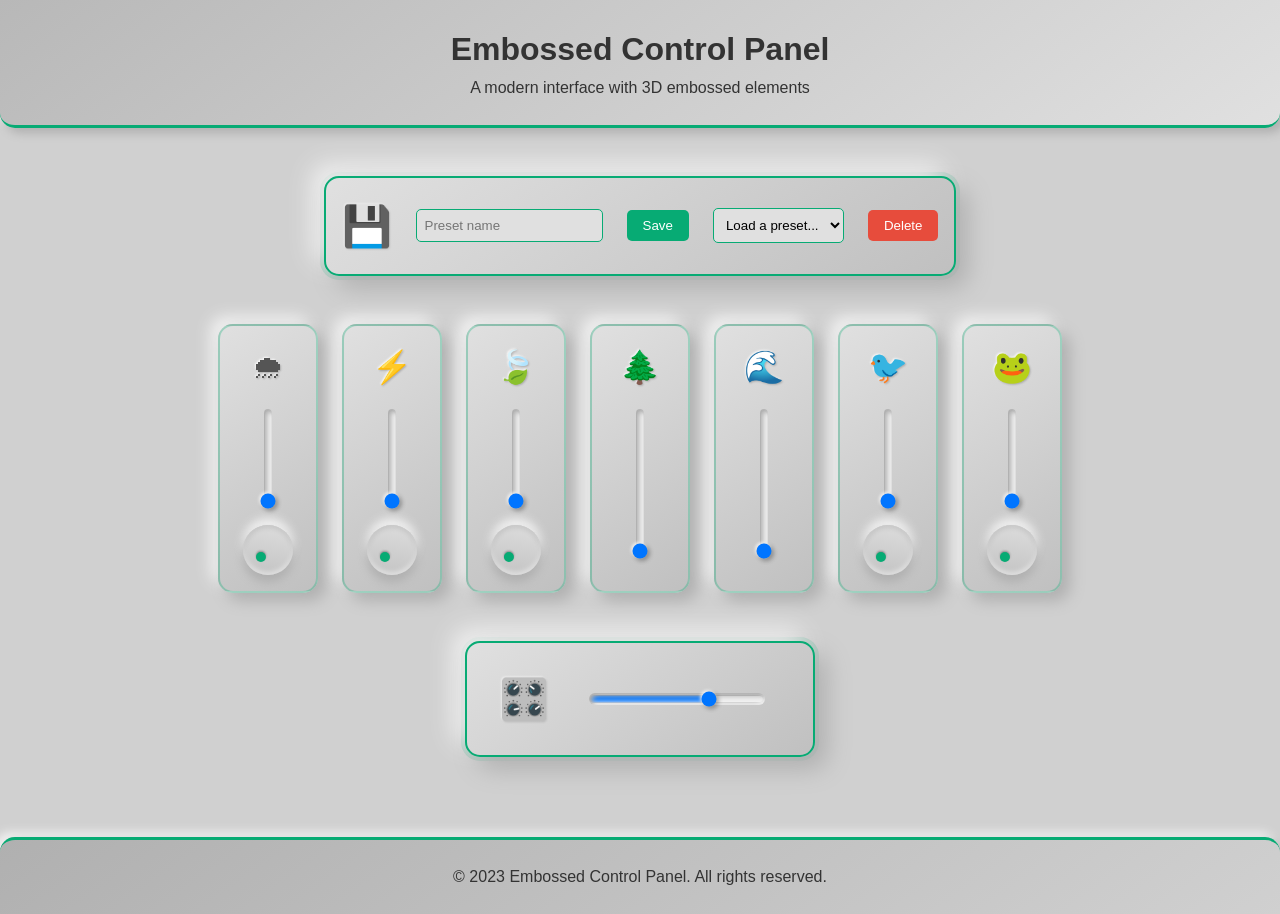
==== index.html @ 2e66dc3b "First!" ====
<!DOCTYPE html>
<html lang="en">
<head>
    <meta charset="UTF-8">
    <meta name="viewport" content="width=device-width, initial-scale=1.0">
    <title>Embossed Control Panel</title>
    <link rel="stylesheet" href="styles.css">
</head>
<body>
    <header>
        <h1>Embossed Control Panel</h1>
        <p>A modern interface with 3D embossed elements</p>
    </header>
    <div class="container">
        <div class="card-horizontal preset-controls">
            <div class="icon">💾</div>
            <input type="text" id="preset-name" placeholder="Preset name" class="preset-input">
            <button id="save-preset" class="preset-button">Save</button>
            <select id="preset-select" class="preset-select">
                <option value="">Load a preset...</option>
            </select>
            <button id="delete-preset" class="preset-button delete">Delete</button>
        </div>
        <section class="grid" id="sound-grid">
            <!-- Cards will be generated dynamically -->
        </section>
        <div class="card-horizontal">
            <div class="icon">🎛️</div>
            <input type="range" class="slider-horizontal master-volume" min="0" max="100" value="70">
        </div>
        <!-- Add this section after the horizontal card in your HTML -->
        
    </div>
    <footer>
        <p>&copy; 2023 Embossed Control Panel. All rights reserved.</p>
    </footer>
    <script src="audio-player.js" type="module"></script>
</body>
</html
---- styles.css ----
* {
    margin: 0;
    padding: 0;
    box-sizing: border-box;
}

body {
    font-family: Arial, sans-serif;
    line-height: 1.6;
    background: #d0d0d0;
    color: #333;
}

header {
    background: linear-gradient(145deg, #b8b8b8, #e0e0e0);
    color: #333;
    padding: 1.5rem 0;
    text-align: center;
    box-shadow: 5px 5px 10px #b0b0b0, 
                -5px -5px 10px #f0f0f0;
    border-radius: 0 0 15px 15px;
    margin-bottom: 2rem;
    border-bottom: 3px solid #07ab74;
}

.container {
    max-width: 1200px;
    margin: 2rem auto;
    padding: 0 1rem;
    justify-content: center;
    display: flex;
    flex-direction: row;
    flex-wrap: wrap;
}

.grid {
    display: flex;
    flex-direction: row;
    flex-wrap: wrap;
    align-items: center;
    justify-content: center;
    gap: 1.5rem;
}

.card {
    background: linear-gradient(145deg, #e0e0e0, #c0c0c0);
    padding: 1rem;
    border-radius: 15px;
    text-align: center;
    display: flex;
    flex-direction: column;
    align-items: center;
    box-shadow: 8px 8px 15px #b0b0b0, 
                -8px -8px 15px #f0f0f0;
    transition: all 0.3s ease;
    width: 100px;
    border: 2px solid rgba(7, 171, 116, 0.3);
}

.card:hover {
    box-shadow: 4px 4px 8px #b0b0b0, 
                -4px -4px 8px #f0f0f0;
    border-color: rgba(7, 171, 116, 0.6);
}

.card-horizontal {
    background: linear-gradient(145deg, #e0e0e0, #c0c0c0);
    padding: 1.5rem 2rem;
    border-radius: 15px;
    display: flex;
    flex-direction: row;
    align-items: center;
    justify-content: space-between;
    margin: 3rem 0;
    min-width: 30%;
    max-width: 90%;
    box-shadow: 12px 12px 24px #b0b0b0, 
                -12px -12px 24px #f0f0f0,
                0 0 0 4px rgba(7, 171, 116, 0.2);
    gap: 1.5rem;
    border: 2px solid #07ab74;
    position: relative;
}

.card-horizontal::before {
    content: '';
    position: absolute;
    top: -5px;
    left: -5px;
    right: -5px;
    bottom: -5px;
    border-radius: 18px;
    background: linear-gradient(145deg, rgba(7, 171, 116, 0.1), rgba(7, 171, 116, 0.3));
    z-index: -1;
    opacity: 0;
    transition: opacity 0.3s ease;
}

.card-horizontal:hover::before {
    opacity: 1;
}

.icon {
    font-size: 2rem;
    color: #555;
    text-shadow: 1px 1px 2px rgba(0,0,0,0.2), 
                -1px -1px 2px rgba(255,255,255,0.8);
}

.card-horizontal .icon {
    font-size: 2.5rem;
    color: #07ab74;
    text-shadow: 1px 1px 2px rgba(0,0,0,0.1), 
                -1px -1px 2px rgba(255,255,255,0.5);
}

.slider {
    width: 8px;
    height: 100px;
    writing-mode: bt-lr;
    -webkit-appearance: slider-vertical;
    margin: 1rem auto;
    background: linear-gradient(145deg, #c0c0c0, #e0e0e0);
    border-radius: 10px;
    box-shadow: inset 3px 3px 5px #b0b0b0, 
                inset -3px -3px 5px #f0f0f0;
    outline: none;
}

.slider::-webkit-slider-thumb {
    -webkit-appearance: none;
    width: 20px;
    height: 20px;
    border-radius: 50%;
    background: #07ab74;
    box-shadow: 2px 2px 4px rgba(0,0,0,0.3),
                -1px -1px 3px rgba(255,255,255,0.8);
    cursor: pointer;
}

.slider-horizontal {
    width: 100%;
    height: 12px;
    margin: 0 1rem;
    background: linear-gradient(145deg, #c0c0c0, #e0e0e0);
    border-radius: 10px;
    box-shadow: inset 3px 3px 5px #b0b0b0, 
                inset -3px -3px 5px #f0f0f0;
    outline: none;
}

.slider-horizontal::-webkit-slider-thumb {
    -webkit-appearance: none;
    width: 24px;
    height: 24px;
    border-radius: 50%;
    background: #07ab74;
    box-shadow: 2px 2px 4px rgba(0,0,0,0.3),
                -1px -1px 3px rgba(255,255,255,0.8);
    cursor: pointer;
    border: 2px solid #fff;
}

.knob {
    width: 50px;
    height: 50px;
    border-radius: 50%;
    background: linear-gradient(325deg, #e0e0e0, #c0c0c0);
    box-shadow: -5px -5px 10px #b0b0b0, 
                5px 5px 10px #f0f0f0,
                inset -2px -2px 5px rgba(0,0,0,0.1),
                inset 2px 2px 5px rgba(255,255,255,0.5);
    position: relative;
    cursor: pointer;
    transition: all 0.3s ease;
    user-select: none;
    touch-action: none;
    transform-origin: center;
    rotate: 180deg;
}

.card-horizontal .knob {
    width: 60px;
    height: 60px;
    margin-top: 0;
    flex-shrink: 0;
    border: 2px solid #07ab74;
}

.knob:after {
    content: '';
    position: absolute;
    width: 10px;
    height: 10px;
    background: #07ab74;
    border-radius: 50%;
    top: 10px;
    left: 50%;
    transform: translateX(-50%);
    box-shadow: 1px 1px 2px rgba(0,0,0,0.3);
}

.card-horizontal .knob:after {
    width: 12px;
    height: 12px;
    top: 12px;
    background: #fff;
    border: 1px solid #07ab74;
}

/* Extended volume slider for cards without knob */
.card.no-knob .slider {
    height: 150px; /* Extended height */
    margin: 1rem auto; /* Adjusted margin */
}


footer {
    background: linear-gradient(145deg, #b0b0b0, #d0d0d0);
    color: #333;
    text-align: center;
    padding: 1.5rem 0;
    margin-top: 2rem;
    box-shadow: 5px 5px 10px #b0b0b0, 
                -5px -5px 10px #f0f0f0;
    border-radius: 15px 15px 0 0;
    border-top: 3px solid #07ab74;
}

.preset-controls {
    margin-top: 1rem;
    padding: 1rem;
}

.preset-input {
    flex-grow: 1;
    padding: 0.5rem;
    border: 1px solid #07ab74;
    border-radius: 5px;
    background: #e0e0e0;
}

.preset-select {
    flex-grow: 1;
    padding: 0.5rem;
    border: 1px solid #07ab74;
    border-radius: 5px;
    background: #e0e0e0;
}

.preset-button {
    padding: 0.5rem 1rem;
    background: #07ab74;
    color: white;
    border: none;
    border-radius: 5px;
    cursor: pointer;
    transition: background 0.2s;
}

.preset-button.delete {
    background: #e74c3c;
}

.preset-button:hover {
    background: #059862;
}

.preset-button.delete:hover {
    background: #c0392b;
}

.highlight {
    animation: highlight-fade 1s;
}

@keyframes highlight-fade {
    0% { background-color: rgba(7, 171, 116, 0.3); }
    100% { background-color: transparent; }
}
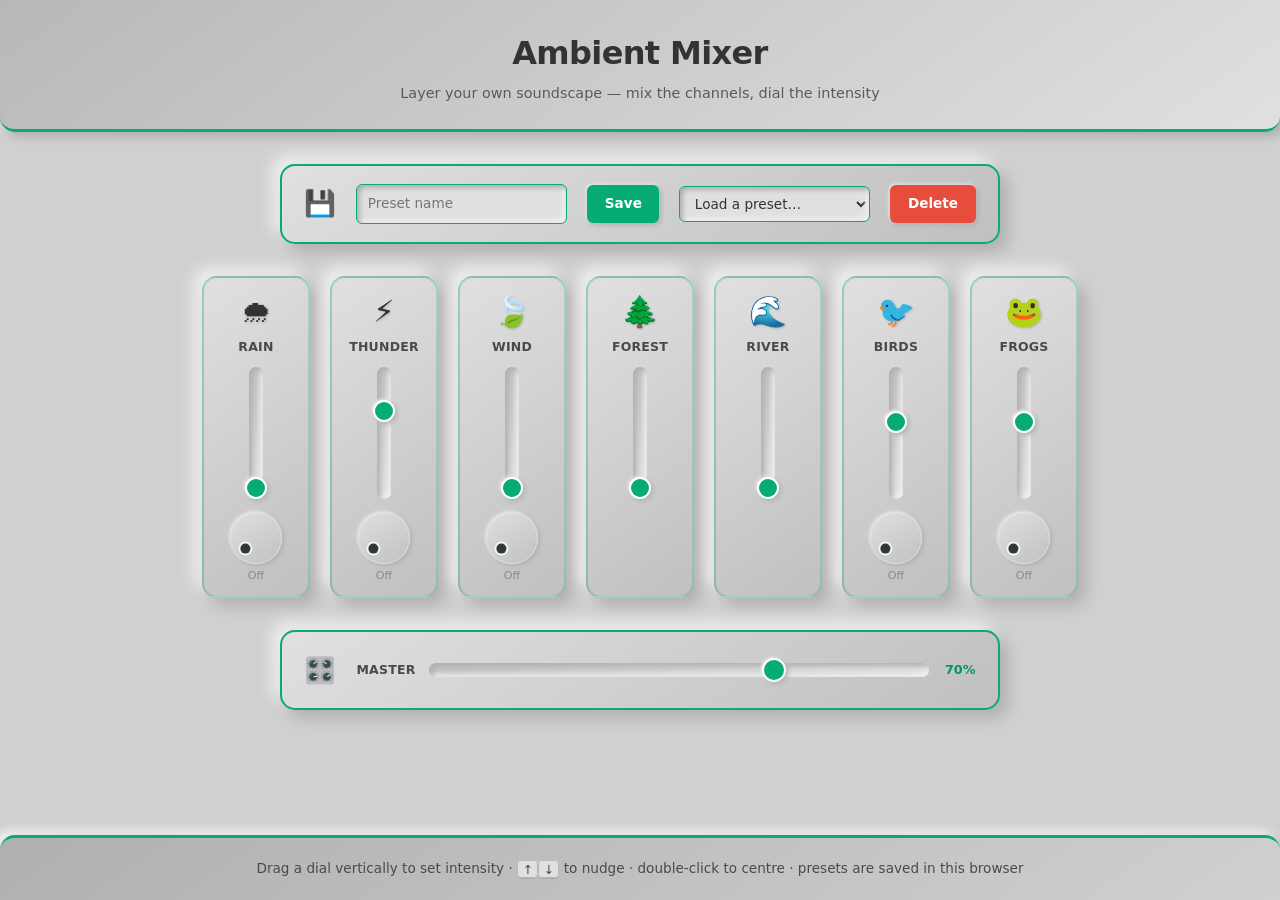
==== commit 135b3843: "Fix knob drag/value mapping, track alignment, preset restore crash; rebrand - knob: replace angle-de" ====
--- a/index.html
+++ b/index.html
@@ -3,37 +3,51 @@
 <head>
     <meta charset="UTF-8">
     <meta name="viewport" content="width=device-width, initial-scale=1.0">
-    <title>Embossed Control Panel</title>
+    <meta name="theme-color" content="#d0d0d0">
+    <meta name="description" content="Ambient Mixer — layer rain, thunder, wind, forest, river, birds and frogs into your own soundscape.">
+    <title>Ambient Mixer</title>
     <link rel="stylesheet" href="styles.css">
 </head>
 <body>
     <header>
-        <h1>Embossed Control Panel</h1>
-        <p>A modern interface with 3D embossed elements</p>
+        <h1>Ambient Mixer</h1>
+        <p>Layer your own soundscape — mix the channels, dial the intensity</p>
     </header>
+
     <div class="container">
         <div class="card-horizontal preset-controls">
-            <div class="icon">💾</div>
-            <input type="text" id="preset-name" placeholder="Preset name" class="preset-input">
-            <button id="save-preset" class="preset-button">Save</button>
-            <select id="preset-select" class="preset-select">
-                <option value="">Load a preset...</option>
+            <span class="icon" aria-hidden="true">💾</span>
+            <input type="text" id="preset-name" placeholder="Preset name"
+                   class="preset-input" maxlength="40" aria-label="Preset name">
+            <button id="save-preset" class="preset-button" type="button">Save</button>
+            <select id="preset-select" class="preset-select" aria-label="Load a preset">
+                <option value="">Load a preset…</option>
             </select>
-            <button id="delete-preset" class="preset-button delete">Delete</button>
+            <button id="delete-preset" class="preset-button delete" type="button">Delete</button>
         </div>
-        <section class="grid" id="sound-grid">
-            <!-- Cards will be generated dynamically -->
+
+        <section class="grid" id="sound-grid" aria-label="Sound channels">
+            <!-- Channel cards are generated from SOUND_CONFIG -->
         </section>
+
         <div class="card-horizontal">
-            <div class="icon">🎛️</div>
-            <input type="range" class="slider-horizontal master-volume" min="0" max="100" value="70">
+            <span class="icon" aria-hidden="true">🎛️</span>
+            <div class="master-group">
+                <label for="master-volume">Master</label>
+                <input type="range" id="master-volume" class="slider-horizontal master-volume"
+                       min="0" max="100" value="70">
+                <output class="master-value" for="master-volume">70%</output>
+            </div>
         </div>
-        <!-- Add this section after the horizontal card in your HTML -->
-        
     </div>
+
     <footer>
-        <p>&copy; 2023 Embossed Control Panel. All rights reserved.</p>
+        <p>
+            Drag a dial vertically to set intensity · <kbd>↑</kbd><kbd>↓</kbd> to nudge ·
+            double-click to centre · presets are saved in this browser
+        </p>
     </footer>
-    <script src="audio-player.js" type="module"></script>
+
+    <script src="audio-player.js"></script>
 </body>
-</html+</html>
--- a/styles.css
+++ b/styles.css
@@ -1,280 +1,512 @@
+/* ═══════════════════════════════════════════════════════════════════════════
+   Ambient Mixer — neumorphic control panel
+   ═══════════════════════════════════════════════════════════════════════════ */
+
+:root {
+    --accent: #07ab74;
+    --accent-dark: #059862;
+    --danger: #e74c3c;
+    --danger-dark: #c0392b;
+
+    --surface: #d0d0d0;
+    --light: #e0e0e0;
+    --mid: #c0c0c0;
+    --light-shadow: #f0f0f0;
+    --dark-shadow: #b0b0b0;
+
+    /* One lighting direction for the whole panel: raised from the top-left. */
+    --raise: 8px 8px 15px var(--dark-shadow), -8px -8px 15px var(--light-shadow);
+    --raise-sm: 5px 5px 10px var(--dark-shadow), -5px -5px 10px var(--light-shadow);
+    --raise-xs: 2px 2px 5px var(--dark-shadow), -1px -1px 3px var(--light-shadow);
+    --inset: inset 3px 3px 5px var(--dark-shadow), inset -3px -3px 5px var(--light-shadow);
+
+    --slider-h: 132px;   /* every card uses the same track length */
+}
+
 * {
     margin: 0;
     padding: 0;
     box-sizing: border-box;
 }
 
+html {
+    -webkit-text-size-adjust: 100%;
+}
+
 body {
-    font-family: Arial, sans-serif;
+    font-family: system-ui, -apple-system, "Segoe UI", Arial, sans-serif;
     line-height: 1.6;
-    background: #d0d0d0;
+    background: var(--surface);
     color: #333;
-}
-
+    min-height: 100vh;
+    display: flex;
+    flex-direction: column;
+}
+
+/* ── header ──────────────────────────────────────────────────────────────── */
 header {
     background: linear-gradient(145deg, #b8b8b8, #e0e0e0);
     color: #333;
-    padding: 1.5rem 0;
+    padding: 1.75rem 1rem 1.5rem;
     text-align: center;
-    box-shadow: 5px 5px 10px #b0b0b0, 
-                -5px -5px 10px #f0f0f0;
+    box-shadow: var(--raise-sm);
     border-radius: 0 0 15px 15px;
-    margin-bottom: 2rem;
-    border-bottom: 3px solid #07ab74;
-}
-
+    border-bottom: 3px solid var(--accent);
+}
+
+header h1 {
+    font-size: clamp(1.4rem, 3vw, 2rem);
+    letter-spacing: -0.02em;
+    font-weight: 650;
+}
+
+header p {
+    color: #5a5a5a;
+    font-size: 0.9rem;
+    margin-top: 0.15rem;
+}
+
+/* ── layout ──────────────────────────────────────────────────────────────── */
 .container {
-    max-width: 1200px;
-    margin: 2rem auto;
+    width: 100%;
+    max-width: 1080px;
+    margin: 2rem auto 0;
     padding: 0 1rem;
-    justify-content: center;
     display: flex;
-    flex-direction: row;
-    flex-wrap: wrap;
+    flex-direction: column;
+    align-items: center;
+    gap: 2rem;
+    flex: 1 0 auto;
 }
 
 .grid {
     display: flex;
     flex-direction: row;
     flex-wrap: wrap;
-    align-items: center;
+    align-items: stretch;
     justify-content: center;
-    gap: 1.5rem;
-}
-
+    gap: 1.25rem;
+    width: 100%;
+}
+
+/* ── channel cards ───────────────────────────────────────────────────────── */
 .card {
-    background: linear-gradient(145deg, #e0e0e0, #c0c0c0);
-    padding: 1rem;
+    background: linear-gradient(145deg, var(--light), var(--mid));
+    padding: 1rem 0.9rem 0.85rem;
     border-radius: 15px;
     text-align: center;
     display: flex;
     flex-direction: column;
     align-items: center;
-    box-shadow: 8px 8px 15px #b0b0b0, 
-                -8px -8px 15px #f0f0f0;
-    transition: all 0.3s ease;
-    width: 100px;
+    gap: 0.4rem;
+    box-shadow: var(--raise);
+    transition: box-shadow 0.25s ease, border-color 0.25s ease;
+    width: 108px;
     border: 2px solid rgba(7, 171, 116, 0.3);
 }
 
 .card:hover {
-    box-shadow: 4px 4px 8px #b0b0b0, 
-                -4px -4px 8px #f0f0f0;
+    box-shadow: var(--raise-sm);
     border-color: rgba(7, 171, 116, 0.6);
 }
 
+.card .icon {
+    font-size: 1.9rem;
+    line-height: 1.2;
+    filter: drop-shadow(1px 1px 1px rgba(0, 0, 0, 0.18));
+}
+
+.card .name {
+    font-size: 0.78rem;
+    font-weight: 600;
+    letter-spacing: 0.02em;
+    color: #4a4a4a;
+    text-transform: uppercase;
+}
+
+/* ── vertical volume sliders ─────────────────────────────────────────────── */
+.slider {
+    -webkit-appearance: none;
+    appearance: none;
+    /* Modern vertical slider: keeps working without the deprecated
+       -webkit-appearance: slider-vertical that Chromium is retiring. */
+    writing-mode: vertical-lr;
+    direction: rtl;
+    width: 14px;
+    height: var(--slider-h);
+    margin: 0.25rem auto;
+    background: linear-gradient(145deg, var(--mid), var(--light));
+    border-radius: 10px;
+    box-shadow: var(--inset);
+    outline: none;
+    cursor: pointer;
+}
+
+.slider::-webkit-slider-thumb {
+    -webkit-appearance: none;
+    appearance: none;
+    width: 22px;
+    height: 22px;
+    border-radius: 50%;
+    background: var(--accent);
+    border: 2px solid #fff;
+    box-shadow: var(--raise-xs);
+    cursor: grab;
+    transition: transform 0.12s ease, background 0.12s ease;
+}
+
+.slider:hover::-webkit-slider-thumb {
+    transform: scale(1.08);
+}
+
+.slider:active::-webkit-slider-thumb {
+    cursor: grabbing;
+    background: var(--accent-dark);
+}
+
+.slider:focus-visible::-webkit-slider-thumb {
+    outline: 2px solid var(--accent);
+    outline-offset: 2px;
+}
+
+.slider::-moz-range-thumb {
+    width: 20px;
+    height: 20px;
+    border-radius: 50%;
+    background: var(--accent);
+    border: 2px solid #fff;
+    box-shadow: var(--raise-xs);
+    cursor: grab;
+}
+
+.slider::-moz-range-track {
+    width: 14px;
+    background: transparent;
+    border: none;
+}
+
+/* ── intensity knob ──────────────────────────────────────────────────────── */
+.knob {
+    --angle: -135deg;
+    --pct: 0%;
+    width: 52px;
+    height: 52px;
+    border-radius: 50%;
+    background: linear-gradient(145deg, var(--light), var(--mid));
+    box-shadow: var(--raise-xs), inset 0 0 0 1px rgba(255, 255, 255, 0.35);
+    position: relative;
+    cursor: grab;
+    user-select: none;
+    touch-action: none;
+    flex-shrink: 0;
+    margin-top: 0.15rem;
+}
+
+/* Sweep arc drawn as a THIN RING (not a filled pie) so the dial reads as a
+   gauge and the pointer stays legible at every value. --pct is the filled
+   fraction of the 270° travel, set from JS. */
+.knob::before {
+    content: '';
+    position: absolute;
+    inset: 0;
+    border-radius: 50%;
+    background: conic-gradient(from -135deg,
+            var(--accent) 0 var(--pct),
+            transparent var(--pct));
+    /* Punch out the middle: arc thickness is (--ring) px. */
+    --ring: 4px;
+    -webkit-mask: radial-gradient(closest-side,
+            transparent calc(100% - var(--ring)), #000 calc(100% - var(--ring)));
+    mask: radial-gradient(closest-side,
+            transparent calc(100% - var(--ring)), #000 calc(100% - var(--ring)));
+    opacity: 0.85;
+    pointer-events: none;
+}
+
+.knob::after {
+    content: '';
+    position: absolute;
+    top: 6px;
+    left: 50%;
+    width: 10px;
+    height: 10px;
+    margin-left: -5px;
+    border-radius: 50%;
+    /* Deliberately near-black: the pointer must contrast with BOTH the grey
+       dial face and the green arc it eventually sits on top of. */
+    background: #2f3a36;
+    box-shadow: 0 0 0 2px #f4f4f4;
+    /* The dot sits at 12 o'clock and orbits the dial centre (26px from the top
+       of the knob) at a 16px radius; --angle alone drives it. */
+    transform: rotate(var(--angle));
+    transform-origin: 50% 20px;
+    transition: none;
+}
+
+.knob[data-value]:not([data-value="0"])::after {
+    background: #234a3c;
+}
+
+.knob:hover {
+    box-shadow: var(--raise-sm), inset 0 0 0 1px rgba(255, 255, 255, 0.35);
+}
+
+.knob.active {
+    cursor: grabbing;
+    box-shadow: var(--inset);
+}
+
+.knob:focus-visible {
+    outline: 2px solid var(--accent);
+    outline-offset: 3px;
+}
+
+/* Continuous channels have no intensity control. Rather than leave a hole (or
+   a placeholder that reads as "broken"), the card just reserves the same
+   vertical space so every slider track stays on one line. */
+.knob-slot {
+    width: 52px;
+    height: 52px;
+    flex-shrink: 0;
+    margin-top: 0.15rem;
+}
+
+.readout {
+    font-size: 0.7rem;
+    font-variant-numeric: tabular-nums;
+    color: #8a8a8a;
+    min-height: 1.1em;
+    line-height: 1.1;
+}
+
+.readout.on {
+    color: var(--accent-dark);
+    font-weight: 600;
+}
+
+/* ── master + preset bar ─────────────────────────────────────────────────── */
 .card-horizontal {
-    background: linear-gradient(145deg, #e0e0e0, #c0c0c0);
-    padding: 1.5rem 2rem;
+    background: linear-gradient(145deg, var(--light), var(--mid));
+    padding: 1.1rem 1.4rem;
     border-radius: 15px;
     display: flex;
     flex-direction: row;
     align-items: center;
-    justify-content: space-between;
-    margin: 3rem 0;
-    min-width: 30%;
-    max-width: 90%;
-    box-shadow: 12px 12px 24px #b0b0b0, 
-                -12px -12px 24px #f0f0f0,
-                0 0 0 4px rgba(7, 171, 116, 0.2);
-    gap: 1.5rem;
-    border: 2px solid #07ab74;
-    position: relative;
-}
-
-.card-horizontal::before {
-    content: '';
-    position: absolute;
-    top: -5px;
-    left: -5px;
-    right: -5px;
-    bottom: -5px;
-    border-radius: 18px;
-    background: linear-gradient(145deg, rgba(7, 171, 116, 0.1), rgba(7, 171, 116, 0.3));
-    z-index: -1;
-    opacity: 0;
-    transition: opacity 0.3s ease;
-}
-
-.card-horizontal:hover::before {
-    opacity: 1;
-}
-
-.icon {
-    font-size: 2rem;
-    color: #555;
-    text-shadow: 1px 1px 2px rgba(0,0,0,0.2), 
-                -1px -1px 2px rgba(255,255,255,0.8);
+    justify-content: center;
+    gap: 1.25rem;
+    width: 100%;
+    max-width: 720px;
+    box-shadow: var(--raise);
+    border: 2px solid var(--accent);
 }
 
 .card-horizontal .icon {
-    font-size: 2.5rem;
-    color: #07ab74;
-    text-shadow: 1px 1px 2px rgba(0,0,0,0.1), 
-                -1px -1px 2px rgba(255,255,255,0.5);
-}
-
-.slider {
-    width: 8px;
-    height: 100px;
-    writing-mode: bt-lr;
-    -webkit-appearance: slider-vertical;
-    margin: 1rem auto;
-    background: linear-gradient(145deg, #c0c0c0, #e0e0e0);
+    font-size: 1.6rem;
+    color: var(--accent);
+    flex-shrink: 0;
+}
+
+.master-group {
+    display: flex;
+    align-items: center;
+    gap: 0.85rem;
+    flex: 1 1 auto;
+    min-width: 0;
+}
+
+.master-group label {
+    font-size: 0.78rem;
+    font-weight: 600;
+    letter-spacing: 0.02em;
+    text-transform: uppercase;
+    color: #4a4a4a;
+    white-space: nowrap;
+}
+
+.master-value {
+    font-size: 0.8rem;
+    font-variant-numeric: tabular-nums;
+    color: var(--accent-dark);
+    font-weight: 600;
+    min-width: 2.6em;
+    text-align: right;
+}
+
+.slider-horizontal {
+    -webkit-appearance: none;
+    appearance: none;
+    flex: 1 1 auto;
+    min-width: 80px;
+    height: 14px;
+    background: linear-gradient(145deg, var(--mid), var(--light));
     border-radius: 10px;
-    box-shadow: inset 3px 3px 5px #b0b0b0, 
-                inset -3px -3px 5px #f0f0f0;
+    box-shadow: var(--inset);
     outline: none;
-}
-
-.slider::-webkit-slider-thumb {
-    -webkit-appearance: none;
-    width: 20px;
-    height: 20px;
-    border-radius: 50%;
-    background: #07ab74;
-    box-shadow: 2px 2px 4px rgba(0,0,0,0.3),
-                -1px -1px 3px rgba(255,255,255,0.8);
     cursor: pointer;
-}
-
-.slider-horizontal {
-    width: 100%;
-    height: 12px;
-    margin: 0 1rem;
-    background: linear-gradient(145deg, #c0c0c0, #e0e0e0);
-    border-radius: 10px;
-    box-shadow: inset 3px 3px 5px #b0b0b0, 
-                inset -3px -3px 5px #f0f0f0;
-    outline: none;
 }
 
 .slider-horizontal::-webkit-slider-thumb {
     -webkit-appearance: none;
+    appearance: none;
     width: 24px;
     height: 24px;
     border-radius: 50%;
-    background: #07ab74;
-    box-shadow: 2px 2px 4px rgba(0,0,0,0.3),
-                -1px -1px 3px rgba(255,255,255,0.8);
+    background: var(--accent);
+    border: 2px solid #fff;
+    box-shadow: var(--raise-xs);
+    cursor: grab;
+}
+
+.slider-horizontal:focus-visible::-webkit-slider-thumb {
+    outline: 2px solid var(--accent);
+    outline-offset: 2px;
+}
+
+.slider-horizontal::-moz-range-thumb {
+    width: 22px;
+    height: 22px;
+    border-radius: 50%;
+    background: var(--accent);
+    border: 2px solid #fff;
+    box-shadow: var(--raise-xs);
+}
+
+/* ── presets ─────────────────────────────────────────────────────────────── */
+.preset-controls {
+    flex-wrap: wrap;
+    justify-content: center;
+}
+
+.preset-input,
+.preset-select {
+    padding: 0.5rem 0.65rem;
+    border: 1px solid var(--accent);
+    border-radius: 6px;
+    background: var(--light);
+    box-shadow: var(--inset);
+    font: inherit;
+    font-size: 0.85rem;
+    color: #333;
+    outline: none;
+}
+
+.preset-input {
+    flex: 1 1 160px;
+    min-width: 0;
+}
+
+.preset-select {
+    flex: 1 1 140px;
+    min-width: 0;
     cursor: pointer;
-    border: 2px solid #fff;
-}
-
-.knob {
-    width: 50px;
-    height: 50px;
-    border-radius: 50%;
-    background: linear-gradient(325deg, #e0e0e0, #c0c0c0);
-    box-shadow: -5px -5px 10px #b0b0b0, 
-                5px 5px 10px #f0f0f0,
-                inset -2px -2px 5px rgba(0,0,0,0.1),
-                inset 2px 2px 5px rgba(255,255,255,0.5);
-    position: relative;
+}
+
+.preset-input:focus-visible,
+.preset-select:focus-visible {
+    border-color: var(--accent-dark);
+    box-shadow: var(--inset), 0 0 0 3px rgba(7, 171, 116, 0.25);
+}
+
+.preset-button {
+    padding: 0.5rem 1.1rem;
+    background: var(--accent);
+    color: #fff;
+    border: none;
+    border-radius: 6px;
+    font: inherit;
+    font-size: 0.85rem;
+    font-weight: 600;
     cursor: pointer;
-    transition: all 0.3s ease;
-    user-select: none;
-    touch-action: none;
-    transform-origin: center;
-    rotate: 180deg;
-}
-
-.card-horizontal .knob {
-    width: 60px;
-    height: 60px;
-    margin-top: 0;
-    flex-shrink: 0;
-    border: 2px solid #07ab74;
-}
-
-.knob:after {
-    content: '';
-    position: absolute;
-    width: 10px;
-    height: 10px;
-    background: #07ab74;
-    border-radius: 50%;
-    top: 10px;
-    left: 50%;
-    transform: translateX(-50%);
-    box-shadow: 1px 1px 2px rgba(0,0,0,0.3);
-}
-
-.card-horizontal .knob:after {
-    width: 12px;
-    height: 12px;
-    top: 12px;
-    background: #fff;
-    border: 1px solid #07ab74;
-}
-
-/* Extended volume slider for cards without knob */
-.card.no-knob .slider {
-    height: 150px; /* Extended height */
-    margin: 1rem auto; /* Adjusted margin */
-}
-
-
+    box-shadow: var(--raise-xs);
+    transition: background 0.2s ease, transform 0.12s ease;
+    white-space: nowrap;
+}
+
+.preset-button:hover {
+    background: var(--accent-dark);
+}
+
+.preset-button:active {
+    transform: translateY(1px);
+    box-shadow: var(--inset);
+}
+
+.preset-button:focus-visible {
+    outline: 2px solid var(--accent-dark);
+    outline-offset: 2px;
+}
+
+.preset-button.delete {
+    background: var(--danger);
+}
+
+.preset-button.delete:hover {
+    background: var(--danger-dark);
+}
+
+/* ── footer ──────────────────────────────────────────────────────────────── */
 footer {
     background: linear-gradient(145deg, #b0b0b0, #d0d0d0);
-    color: #333;
+    color: #4a4a4a;
     text-align: center;
-    padding: 1.5rem 0;
-    margin-top: 2rem;
-    box-shadow: 5px 5px 10px #b0b0b0, 
-                -5px -5px 10px #f0f0f0;
+    font-size: 0.85rem;
+    padding: 1.25rem 1rem;
+    margin-top: 2.5rem;
+    box-shadow: var(--raise-sm);
     border-radius: 15px 15px 0 0;
-    border-top: 3px solid #07ab74;
-}
-
-.preset-controls {
-    margin-top: 1rem;
-    padding: 1rem;
-}
-
-.preset-input {
-    flex-grow: 1;
-    padding: 0.5rem;
-    border: 1px solid #07ab74;
-    border-radius: 5px;
-    background: #e0e0e0;
-}
-
-.preset-select {
-    flex-grow: 1;
-    padding: 0.5rem;
-    border: 1px solid #07ab74;
-    border-radius: 5px;
-    background: #e0e0e0;
-}
-
-.preset-button {
-    padding: 0.5rem 1rem;
-    background: #07ab74;
-    color: white;
-    border: none;
-    border-radius: 5px;
-    cursor: pointer;
-    transition: background 0.2s;
-}
-
-.preset-button.delete {
-    background: #e74c3c;
-}
-
-.preset-button:hover {
-    background: #059862;
-}
-
-.preset-button.delete:hover {
-    background: #c0392b;
-}
-
-.highlight {
-    animation: highlight-fade 1s;
-}
-
-@keyframes highlight-fade {
-    0% { background-color: rgba(7, 171, 116, 0.3); }
-    100% { background-color: transparent; }
-}+    border-top: 3px solid var(--accent);
+    flex-shrink: 0;
+}
+
+footer kbd {
+    font-family: inherit;
+    font-size: 0.78rem;
+    background: var(--light);
+    border: 1px solid #b8b8b8;
+    border-radius: 4px;
+    padding: 0.05em 0.35em;
+    box-shadow: 0 1px 0 #a8a8a8;
+}
+
+/* ── narrow screens ──────────────────────────────────────────────────────── */
+@media (max-width: 720px) {
+    .grid {
+        gap: 0.85rem;
+    }
+
+    .card {
+        width: 92px;
+        padding: 0.8rem 0.6rem 0.7rem;
+    }
+
+    :root {
+        --slider-h: 112px;
+    }
+
+    .card-horizontal {
+        flex-direction: column;
+        align-items: stretch;
+        gap: 0.85rem;
+    }
+
+    .preset-controls {
+        flex-direction: column;
+        align-items: stretch;
+    }
+
+    .preset-controls .icon {
+        align-self: center;
+    }
+
+    .preset-button,
+    .preset-input,
+    .preset-select {
+        width: 100%;
+    }
+}
+
+@media (prefers-reduced-motion: reduce) {
+    * {
+        transition-duration: 0.01ms !important;
+    }
+}
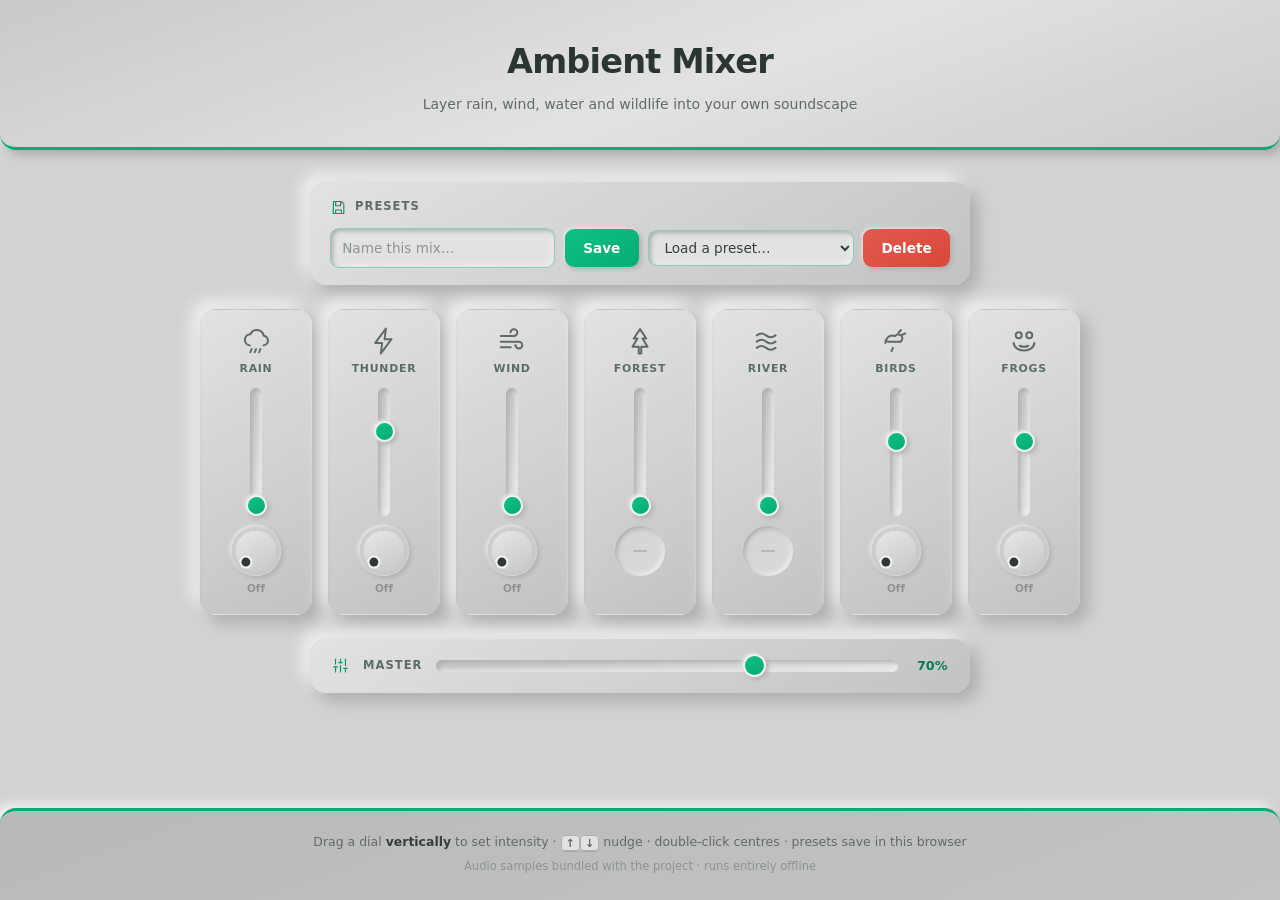
==== commit 0c36fb08: "Design refinement: SVG icon system, panel hierarchy, live status - replace emoji channel icons with " ====
--- a/index.html
+++ b/index.html
@@ -11,41 +11,56 @@
 <body>
     <header>
         <h1>Ambient Mixer</h1>
-        <p>Layer your own soundscape — mix the channels, dial the intensity</p>
+        <p>Layer rain, wind, water and wildlife into your own soundscape</p>
     </header>
 
-    <div class="container">
-        <div class="card-horizontal preset-controls">
-            <span class="icon" aria-hidden="true">💾</span>
-            <input type="text" id="preset-name" placeholder="Preset name"
-                   class="preset-input" maxlength="40" aria-label="Preset name">
-            <button id="save-preset" class="preset-button" type="button">Save</button>
-            <select id="preset-select" class="preset-select" aria-label="Load a preset">
-                <option value="">Load a preset…</option>
-            </select>
-            <button id="delete-preset" class="preset-button delete" type="button">Delete</button>
-        </div>
-
-        <section class="grid" id="sound-grid" aria-label="Sound channels">
-            <!-- Channel cards are generated from SOUND_CONFIG -->
+    <main class="container">
+        <section class="panel panel--presets" aria-label="Presets">
+            <div class="panel-head">
+                <span class="panel-icon" data-icon="save"></span>
+                <h2>Presets</h2>
+            </div>
+            <div class="panel-body">
+                <input type="text" id="preset-name" placeholder="Name this mix…"
+                       class="preset-input" maxlength="40" aria-label="Preset name">
+                <button id="save-preset" class="preset-button" type="button">Save</button>
+                <select id="preset-select" class="preset-select" aria-label="Load a preset">
+                    <option value="">Load a preset…</option>
+                </select>
+                <button id="delete-preset" class="preset-button delete" type="button">Delete</button>
+            </div>
         </section>
 
-        <div class="card-horizontal">
-            <span class="icon" aria-hidden="true">🎛️</span>
+        <section class="channels" aria-label="Sound channels">
+            <div class="grid" id="sound-grid">
+                <!-- Channel cards are generated from SOUND_CONFIG -->
+            </div>
+        </section>
+
+        <section class="panel panel--master" aria-label="Master volume">
             <div class="master-group">
+                <span class="panel-icon" data-icon="master"></span>
                 <label for="master-volume">Master</label>
                 <input type="range" id="master-volume" class="slider-horizontal master-volume"
                        min="0" max="100" value="70">
                 <output class="master-value" for="master-volume">70%</output>
             </div>
-        </div>
-    </div>
+        </section>
+
+        <section class="panel panel--status" aria-label="Now playing" hidden id="status-panel">
+            <div class="panel-head">
+                <h2>Now playing</h2>
+            </div>
+            <div class="panel-body" id="status-body"></div>
+        </section>
+    </main>
 
     <footer>
-        <p>
-            Drag a dial vertically to set intensity · <kbd>↑</kbd><kbd>↓</kbd> to nudge ·
-            double-click to centre · presets are saved in this browser
+        <p class="hint">
+            Drag a dial <strong>vertically</strong> to set intensity ·
+            <kbd>↑</kbd><kbd>↓</kbd> nudge · double-click centres · presets save in this browser
         </p>
+        <p class="credit">Audio samples bundled with the project · runs entirely offline</p>
     </footer>
 
     <script src="audio-player.js"></script>
--- a/styles.css
+++ b/styles.css
@@ -5,22 +5,34 @@
 :root {
     --accent: #07ab74;
     --accent-dark: #059862;
-    --danger: #e74c3c;
-    --danger-dark: #c0392b;
-
-    --surface: #d0d0d0;
-    --light: #e0e0e0;
-    --mid: #c0c0c0;
-    --light-shadow: #f0f0f0;
-    --dark-shadow: #b0b0b0;
+    --accent-deep: #0b7a55;
+    --danger: #d9483b;
+    --danger-dark: #b93a2e;
+
+    --surface: #d2d2d2;
+    --light: #e2e2e2;
+    --mid: #c3c3c3;
+
+    --text: #33403b;
+    --text-dim: #5f6b66;
+    --text-mute: #8b948f;
+
+    --light-shadow: #f1f1f1;
+    --dark-shadow: #adadad;
 
     /* One lighting direction for the whole panel: raised from the top-left. */
-    --raise: 8px 8px 15px var(--dark-shadow), -8px -8px 15px var(--light-shadow);
+    --raise: 8px 8px 16px var(--dark-shadow), -8px -8px 16px var(--light-shadow);
     --raise-sm: 5px 5px 10px var(--dark-shadow), -5px -5px 10px var(--light-shadow);
     --raise-xs: 2px 2px 5px var(--dark-shadow), -1px -1px 3px var(--light-shadow);
-    --inset: inset 3px 3px 5px var(--dark-shadow), inset -3px -3px 5px var(--light-shadow);
-
-    --slider-h: 132px;   /* every card uses the same track length */
+    --inset: inset 3px 3px 6px var(--dark-shadow), inset -3px -3px 6px var(--light-shadow);
+    --inset-sm: inset 2px 2px 4px var(--dark-shadow), inset -2px -2px 4px var(--light-shadow);
+
+    --radius: 16px;
+    --radius-sm: 9px;
+
+    --slider-h: 128px;   /* one track length for every channel */
+
+    --ease: cubic-bezier(0.22, 0.61, 0.36, 1);
 }
 
 * {
@@ -34,49 +46,106 @@
 }
 
 body {
-    font-family: system-ui, -apple-system, "Segoe UI", Arial, sans-serif;
-    line-height: 1.6;
+    font-family: system-ui, -apple-system, "Segoe UI", Roboto, sans-serif;
+    line-height: 1.55;
     background: var(--surface);
-    color: #333;
+    color: var(--text);
     min-height: 100vh;
     display: flex;
     flex-direction: column;
+    -webkit-font-smoothing: antialiased;
+}
+
+/* Shared icon sizing: every icon is inline SVG on a 24×24 grid. */
+.icon-svg {
+    width: 100%;
+    height: 100%;
+    display: block;
 }
 
 /* ── header ──────────────────────────────────────────────────────────────── */
 header {
-    background: linear-gradient(145deg, #b8b8b8, #e0e0e0);
-    color: #333;
-    padding: 1.75rem 1rem 1.5rem;
+    padding: 2.25rem 1rem 2rem;
     text-align: center;
+    background: linear-gradient(160deg, #c9c9c9, var(--light) 55%, #cccccc);
     box-shadow: var(--raise-sm);
-    border-radius: 0 0 15px 15px;
+    border-radius: 0 0 var(--radius) var(--radius);
     border-bottom: 3px solid var(--accent);
 }
 
 header h1 {
-    font-size: clamp(1.4rem, 3vw, 2rem);
-    letter-spacing: -0.02em;
-    font-weight: 650;
+    font-size: clamp(1.45rem, 3.2vw, 2.1rem);
+    font-weight: 700;
+    letter-spacing: -0.025em;
+    color: #2b3632;
 }
 
 header p {
-    color: #5a5a5a;
-    font-size: 0.9rem;
-    margin-top: 0.15rem;
+    font-size: 0.875rem;
+    color: var(--text-dim);
+    margin-top: 0.35rem;
+    max-width: 34rem;          /* keeps the subtitle to one line on desktop */
+    margin-inline: auto;
+    text-wrap: balance;
 }
 
 /* ── layout ──────────────────────────────────────────────────────────────── */
 .container {
     width: 100%;
-    max-width: 1080px;
-    margin: 2rem auto 0;
-    padding: 0 1rem;
+    max-width: 1000px;
+    margin: 0 auto;
+    padding: 2rem 1.25rem 1rem;
     display: flex;
     flex-direction: column;
     align-items: center;
-    gap: 2rem;
+    gap: 1.5rem;
     flex: 1 0 auto;
+}
+
+/* ── generic raised panel ────────────────────────────────────────────────── */
+.panel {
+    width: 100%;
+    max-width: 660px;
+    background: linear-gradient(150deg, var(--light), var(--mid));
+    border-radius: var(--radius);
+    box-shadow: var(--raise);
+    padding: 1rem 1.25rem;
+}
+
+.panel-head {
+    display: flex;
+    align-items: center;
+    gap: 0.5rem;
+    margin-bottom: 0.75rem;
+    color: var(--text-dim);
+}
+
+.panel-head h2 {
+    font-size: 0.72rem;
+    font-weight: 700;
+    letter-spacing: 0.09em;
+    text-transform: uppercase;
+}
+
+.panel-icon {
+    width: 17px;
+    height: 17px;
+    flex-shrink: 0;
+    color: var(--accent-dark);
+}
+
+.panel--presets { padding-bottom: 1.1rem; }
+
+.panel-body {
+    display: flex;
+    flex-wrap: wrap;
+    align-items: center;
+    gap: 0.6rem;
+}
+
+/* ── channel grid ────────────────────────────────────────────────────────── */
+.channels {
+    width: 100%;
 }
 
 .grid {
@@ -85,59 +154,69 @@
     flex-wrap: wrap;
     align-items: stretch;
     justify-content: center;
-    gap: 1.25rem;
-    width: 100%;
-}
-
-/* ── channel cards ───────────────────────────────────────────────────────── */
+    gap: 1rem;
+}
+
+/* ── channel card ────────────────────────────────────────────────────────── */
 .card {
-    background: linear-gradient(145deg, var(--light), var(--mid));
-    padding: 1rem 0.9rem 0.85rem;
-    border-radius: 15px;
-    text-align: center;
+    width: 112px;
+    padding: 0.95rem 0.75rem 0.8rem;
     display: flex;
     flex-direction: column;
     align-items: center;
-    gap: 0.4rem;
+    gap: 0.35rem;
+    border-radius: var(--radius);
+    background: linear-gradient(150deg, var(--light), var(--mid));
     box-shadow: var(--raise);
-    transition: box-shadow 0.25s ease, border-color 0.25s ease;
-    width: 108px;
-    border: 2px solid rgba(7, 171, 116, 0.3);
+    border: 1.5px solid transparent;
+    transition: box-shadow 0.25s var(--ease), border-color 0.25s var(--ease),
+                transform 0.25s var(--ease);
 }
 
 .card:hover {
     box-shadow: var(--raise-sm);
-    border-color: rgba(7, 171, 116, 0.6);
+    border-color: rgba(7, 171, 116, 0.35);
+    transform: translateY(-1px);
+}
+
+/* A live channel announces itself: the card lifts out of the surface. */
+.card.is-active {
+    border-color: rgba(7, 171, 116, 0.55);
+}
+
+.card.is-active .icon {
+    color: var(--accent-deep);
 }
 
 .card .icon {
-    font-size: 1.9rem;
-    line-height: 1.2;
-    filter: drop-shadow(1px 1px 1px rgba(0, 0, 0, 0.18));
+    width: 30px;
+    height: 30px;
+    color: var(--text-dim);
+    transition: color 0.25s var(--ease);
 }
 
 .card .name {
-    font-size: 0.78rem;
-    font-weight: 600;
-    letter-spacing: 0.02em;
-    color: #4a4a4a;
+    font-size: 0.68rem;
+    font-weight: 700;
+    letter-spacing: 0.07em;
     text-transform: uppercase;
+    color: var(--text-dim);
 }
 
 /* ── vertical volume sliders ─────────────────────────────────────────────── */
 .slider {
     -webkit-appearance: none;
     appearance: none;
-    /* Modern vertical slider: keeps working without the deprecated
+    /* Modern vertical slider: no dependency on the deprecated
        -webkit-appearance: slider-vertical that Chromium is retiring. */
     writing-mode: vertical-lr;
     direction: rtl;
-    width: 14px;
+    width: 12px;
     height: var(--slider-h);
-    margin: 0.25rem auto;
+    margin: 0.3rem auto 0.15rem;
     background: linear-gradient(145deg, var(--mid), var(--light));
-    border-radius: 10px;
-    box-shadow: var(--inset);
+    border-radius: 8px;
+    box-shadow: var(--inset-sm);
     outline: none;
     cursor: pointer;
 }
@@ -145,66 +224,66 @@
 .slider::-webkit-slider-thumb {
     -webkit-appearance: none;
     appearance: none;
-    width: 22px;
-    height: 22px;
-    border-radius: 50%;
-    background: var(--accent);
-    border: 2px solid #fff;
+    width: 21px;
+    height: 21px;
+    border-radius: 50%;
+    background: linear-gradient(150deg, #0ec184, var(--accent));
+    border: 2px solid #f2f2f2;
     box-shadow: var(--raise-xs);
     cursor: grab;
-    transition: transform 0.12s ease, background 0.12s ease;
+    transition: transform 0.14s var(--ease), box-shadow 0.14s var(--ease);
 }
 
 .slider:hover::-webkit-slider-thumb {
-    transform: scale(1.08);
+    transform: scale(1.1);
 }
 
 .slider:active::-webkit-slider-thumb {
     cursor: grabbing;
-    background: var(--accent-dark);
+    background: linear-gradient(150deg, var(--accent), var(--accent-dark));
 }
 
 .slider:focus-visible::-webkit-slider-thumb {
-    outline: 2px solid var(--accent);
+    outline: 2px solid var(--accent-deep);
     outline-offset: 2px;
 }
 
 .slider::-moz-range-thumb {
-    width: 20px;
-    height: 20px;
+    width: 19px;
+    height: 19px;
     border-radius: 50%;
     background: var(--accent);
-    border: 2px solid #fff;
+    border: 2px solid #f2f2f2;
     box-shadow: var(--raise-xs);
     cursor: grab;
 }
 
 .slider::-moz-range-track {
-    width: 14px;
+    width: 12px;
     background: transparent;
     border: none;
 }
 
-/* ── intensity knob ──────────────────────────────────────────────────────── */
+/* ── intensity dial ──────────────────────────────────────────────────────── */
 .knob {
     --angle: -135deg;
     --pct: 0%;
-    width: 52px;
-    height: 52px;
-    border-radius: 50%;
-    background: linear-gradient(145deg, var(--light), var(--mid));
-    box-shadow: var(--raise-xs), inset 0 0 0 1px rgba(255, 255, 255, 0.35);
+    width: 50px;
+    height: 50px;
+    border-radius: 50%;
+    background: linear-gradient(150deg, #ececec, var(--mid));
+    box-shadow: var(--raise-xs), inset 0 0 0 1px rgba(255, 255, 255, 0.4);
     position: relative;
     cursor: grab;
     user-select: none;
     touch-action: none;
     flex-shrink: 0;
-    margin-top: 0.15rem;
-}
-
-/* Sweep arc drawn as a THIN RING (not a filled pie) so the dial reads as a
-   gauge and the pointer stays legible at every value. --pct is the filled
-   fraction of the 270° travel, set from JS. */
+    margin-top: 0.1rem;
+    transition: box-shadow 0.2s var(--ease);
+}
+
+/* Travel arc, drawn as a THIN RING so the dial reads as a gauge rather than a
+   pie chart, and the pointer stays visible at every value. */
 .knob::before {
     content: '';
     position: absolute;
@@ -212,123 +291,121 @@
     border-radius: 50%;
     background: conic-gradient(from -135deg,
             var(--accent) 0 var(--pct),
-            transparent var(--pct));
-    /* Punch out the middle: arc thickness is (--ring) px. */
-    --ring: 4px;
+            #c8c8c8 var(--pct));
+    --ring: 4.5px;
     -webkit-mask: radial-gradient(closest-side,
             transparent calc(100% - var(--ring)), #000 calc(100% - var(--ring)));
     mask: radial-gradient(closest-side,
             transparent calc(100% - var(--ring)), #000 calc(100% - var(--ring)));
-    opacity: 0.85;
+    opacity: 0.75;
     pointer-events: none;
 }
 
+/* Near-black pointer: must contrast with BOTH the grey dial face and the green
+   arc it eventually sits on top of. */
 .knob::after {
     content: '';
     position: absolute;
-    top: 6px;
+    top: 5.5px;
     left: 50%;
-    width: 10px;
-    height: 10px;
-    margin-left: -5px;
-    border-radius: 50%;
-    /* Deliberately near-black: the pointer must contrast with BOTH the grey
-       dial face and the green arc it eventually sits on top of. */
+    width: 9px;
+    height: 9px;
+    margin-left: -4.5px;
+    border-radius: 50%;
     background: #2f3a36;
     box-shadow: 0 0 0 2px #f4f4f4;
-    /* The dot sits at 12 o'clock and orbits the dial centre (26px from the top
-       of the knob) at a 16px radius; --angle alone drives it. */
+    /* Sits at 12 o'clock and orbits the dial centre at a 16px radius. */
     transform: rotate(var(--angle));
-    transform-origin: 50% 20px;
-    transition: none;
-}
-
-.knob[data-value]:not([data-value="0"])::after {
-    background: #234a3c;
+    transform-origin: 50% 19.5px;
 }
 
 .knob:hover {
-    box-shadow: var(--raise-sm), inset 0 0 0 1px rgba(255, 255, 255, 0.35);
+    box-shadow: var(--raise-sm), inset 0 0 0 1px rgba(255, 255, 255, 0.4);
 }
 
 .knob.active {
     cursor: grabbing;
-    box-shadow: var(--inset);
+    box-shadow: var(--inset-sm), inset 0 0 0 1px rgba(255, 255, 255, 0.3);
 }
 
 .knob:focus-visible {
-    outline: 2px solid var(--accent);
+    outline: 2px solid var(--accent-deep);
     outline-offset: 3px;
 }
 
-/* Continuous channels have no intensity control. Rather than leave a hole (or
-   a placeholder that reads as "broken"), the card just reserves the same
-   vertical space so every slider track stays on one line. */
+/* Continuous channels have no dial. Instead of a blank hole, a faint engraved
+   circle marks the slot so the card still reads as a full channel strip and the
+   slider tracks stay on one line across the row. */
 .knob-slot {
-    width: 52px;
-    height: 52px;
+    width: 50px;
+    height: 50px;
     flex-shrink: 0;
-    margin-top: 0.15rem;
+    margin-top: 0.1rem;
+    border-radius: 50%;
+    box-shadow: inset 2px 2px 4px var(--dark-shadow), inset -2px -2px 4px var(--light-shadow);
+    background: linear-gradient(150deg, #d4d4d4, #dadada);
+    position: relative;
+}
+
+/* A short horizontal dash signals "no control here" rather than "empty dial". */
+.knob-slot::after {
+    content: '';
+    position: absolute;
+    top: 50%;
+    left: 50%;
+    width: 14px;
+    height: 2px;
+    margin: -1px 0 0 -7px;
+    border-radius: 1px;
+    background: #b6b6b6;
 }
 
 .readout {
-    font-size: 0.7rem;
-    font-variant-numeric: tabular-nums;
-    color: #8a8a8a;
-    min-height: 1.1em;
-    line-height: 1.1;
+    font-size: 0.65rem;
+    line-height: 1.2;
+    font-weight: 600;
+    letter-spacing: 0.01em;
+    color: var(--text-mute);
+    min-height: 1.9em;
+    display: flex;
+    align-items: flex-start;
+    justify-content: center;
+    text-align: center;
+    transition: color 0.2s var(--ease);
 }
 
 .readout.on {
-    color: var(--accent-dark);
-    font-weight: 600;
-}
-
-/* ── master + preset bar ─────────────────────────────────────────────────── */
-.card-horizontal {
-    background: linear-gradient(145deg, var(--light), var(--mid));
-    padding: 1.1rem 1.4rem;
-    border-radius: 15px;
-    display: flex;
-    flex-direction: row;
-    align-items: center;
-    justify-content: center;
-    gap: 1.25rem;
-    width: 100%;
-    max-width: 720px;
-    box-shadow: var(--raise);
-    border: 2px solid var(--accent);
-}
-
-.card-horizontal .icon {
-    font-size: 1.6rem;
-    color: var(--accent);
-    flex-shrink: 0;
+    color: var(--accent-deep);
+}
+
+/* ── master ──────────────────────────────────────────────────────────────── */
+.panel--master {
+    max-width: 660px;
+    padding: 1.05rem 1.4rem;
 }
 
 .master-group {
     display: flex;
     align-items: center;
     gap: 0.85rem;
-    flex: 1 1 auto;
-    min-width: 0;
+    width: 100%;
 }
 
 .master-group label {
-    font-size: 0.78rem;
-    font-weight: 600;
-    letter-spacing: 0.02em;
+    font-size: 0.72rem;
+    font-weight: 700;
+    letter-spacing: 0.09em;
     text-transform: uppercase;
-    color: #4a4a4a;
+    color: var(--text-dim);
     white-space: nowrap;
 }
 
 .master-value {
     font-size: 0.8rem;
+    font-weight: 700;
     font-variant-numeric: tabular-nums;
-    color: var(--accent-dark);
-    font-weight: 600;
-    min-width: 2.6em;
+    color: var(--accent-deep);
+    min-width: 2.8em;
     text-align: right;
 }
 
@@ -336,11 +413,11 @@
     -webkit-appearance: none;
     appearance: none;
     flex: 1 1 auto;
-    min-width: 80px;
-    height: 14px;
+    min-width: 90px;
+    height: 12px;
     background: linear-gradient(145deg, var(--mid), var(--light));
-    border-radius: 10px;
-    box-shadow: var(--inset);
+    border-radius: 8px;
+    box-shadow: var(--inset-sm);
     outline: none;
     cursor: pointer;
 }
@@ -348,55 +425,96 @@
 .slider-horizontal::-webkit-slider-thumb {
     -webkit-appearance: none;
     appearance: none;
-    width: 24px;
-    height: 24px;
-    border-radius: 50%;
-    background: var(--accent);
-    border: 2px solid #fff;
+    width: 23px;
+    height: 23px;
+    border-radius: 50%;
+    background: linear-gradient(150deg, #0ec184, var(--accent));
+    border: 2px solid #f2f2f2;
     box-shadow: var(--raise-xs);
     cursor: grab;
 }
 
 .slider-horizontal:focus-visible::-webkit-slider-thumb {
-    outline: 2px solid var(--accent);
+    outline: 2px solid var(--accent-deep);
     outline-offset: 2px;
 }
 
 .slider-horizontal::-moz-range-thumb {
-    width: 22px;
-    height: 22px;
+    width: 21px;
+    height: 21px;
     border-radius: 50%;
     background: var(--accent);
-    border: 2px solid #fff;
+    border: 2px solid #f2f2f2;
     box-shadow: var(--raise-xs);
 }
 
-/* ── presets ─────────────────────────────────────────────────────────────── */
-.preset-controls {
-    flex-wrap: wrap;
-    justify-content: center;
-}
-
+/* ── now playing ─────────────────────────────────────────────────────────── */
+.panel--status {
+    padding: 1rem 1.25rem 1.15rem;
+}
+
+.panel--status .panel-body {
+    gap: 0.45rem;
+}
+
+.tag {
+    display: inline-flex;
+    align-items: center;
+    gap: 0.4rem;
+    padding: 0.3rem 0.7rem 0.3rem 0.5rem;
+    border-radius: 999px;
+    background: linear-gradient(145deg, #d8d8d8, var(--light));
+    box-shadow: var(--raise-xs);
+    font-size: 0.74rem;
+    color: var(--text-dim);
+    white-space: nowrap;
+}
+
+.tag-icon {
+    width: 15px;
+    height: 15px;
+    flex-shrink: 0;
+    color: var(--accent-dark);
+    display: block;
+}
+
+.tag-name {
+    font-weight: 700;
+    letter-spacing: 0.02em;
+    color: var(--text);
+}
+
+.tag-detail {
+    color: var(--accent-deep);
+    font-weight: 600;
+}
+
+/* ── preset controls ─────────────────────────────────────────────────────── */
 .preset-input,
 .preset-select {
-    padding: 0.5rem 0.65rem;
-    border: 1px solid var(--accent);
-    border-radius: 6px;
+    padding: 0.52rem 0.7rem;
+    border: 1.5px solid rgba(7, 171, 116, 0.4);
+    border-radius: var(--radius-sm);
     background: var(--light);
-    box-shadow: var(--inset);
+    box-shadow: var(--inset-sm);
     font: inherit;
     font-size: 0.85rem;
-    color: #333;
+    color: var(--text);
     outline: none;
+    transition: border-color 0.2s var(--ease), box-shadow 0.2s var(--ease);
 }
 
 .preset-input {
-    flex: 1 1 160px;
+    flex: 1 1 170px;
     min-width: 0;
 }
 
+.preset-input::placeholder {
+    color: var(--text-mute);
+}
+
 .preset-select {
-    flex: 1 1 140px;
+    flex: 1 1 150px;
     min-width: 0;
     cursor: pointer;
 }
@@ -404,109 +522,117 @@
 .preset-input:focus-visible,
 .preset-select:focus-visible {
     border-color: var(--accent-dark);
-    box-shadow: var(--inset), 0 0 0 3px rgba(7, 171, 116, 0.25);
+    box-shadow: var(--inset-sm), 0 0 0 3px rgba(7, 171, 116, 0.22);
 }
 
 .preset-button {
-    padding: 0.5rem 1.1rem;
-    background: var(--accent);
+    padding: 0.52rem 1.15rem;
+    border: none;
+    border-radius: var(--radius-sm);
+    background: linear-gradient(150deg, #0ec184, var(--accent));
     color: #fff;
-    border: none;
-    border-radius: 6px;
     font: inherit;
     font-size: 0.85rem;
     font-weight: 600;
     cursor: pointer;
     box-shadow: var(--raise-xs);
-    transition: background 0.2s ease, transform 0.12s ease;
+    transition: filter 0.18s var(--ease), transform 0.12s var(--ease),
+                box-shadow 0.18s var(--ease);
     white-space: nowrap;
 }
 
 .preset-button:hover {
-    background: var(--accent-dark);
+    filter: brightness(1.06);
 }
 
 .preset-button:active {
     transform: translateY(1px);
-    box-shadow: var(--inset);
+    box-shadow: var(--inset-sm);
 }
 
 .preset-button:focus-visible {
-    outline: 2px solid var(--accent-dark);
+    outline: 2px solid var(--accent-deep);
     outline-offset: 2px;
 }
 
 .preset-button.delete {
-    background: var(--danger);
+    background: linear-gradient(150deg, #e05a4c, var(--danger));
 }
 
 .preset-button.delete:hover {
-    background: var(--danger-dark);
+    filter: brightness(1.06);
 }
 
 /* ── footer ──────────────────────────────────────────────────────────────── */
 footer {
-    background: linear-gradient(145deg, #b0b0b0, #d0d0d0);
-    color: #4a4a4a;
+    margin-top: 2.5rem;
+    padding: 1.35rem 1.25rem 1.5rem;
     text-align: center;
-    font-size: 0.85rem;
-    padding: 1.25rem 1rem;
-    margin-top: 2.5rem;
+    background: linear-gradient(160deg, #b9b9b9, var(--mid));
     box-shadow: var(--raise-sm);
-    border-radius: 15px 15px 0 0;
+    border-radius: var(--radius) var(--radius) 0 0;
     border-top: 3px solid var(--accent);
     flex-shrink: 0;
 }
 
+footer .hint {
+    font-size: 0.78rem;
+    color: var(--text-dim);
+}
+
+footer .hint strong {
+    color: var(--text);
+}
+
+footer .credit {
+    font-size: 0.72rem;
+    color: var(--text-mute);
+    margin-top: 0.4rem;
+}
+
 footer kbd {
     font-family: inherit;
-    font-size: 0.78rem;
+    font-size: 0.7rem;
+    font-weight: 600;
     background: var(--light);
-    border: 1px solid #b8b8b8;
+    border: 1px solid #b0b0b0;
     border-radius: 4px;
-    padding: 0.05em 0.35em;
-    box-shadow: 0 1px 0 #a8a8a8;
-}
-
-/* ── narrow screens ──────────────────────────────────────────────────────── */
-@media (max-width: 720px) {
-    .grid {
-        gap: 0.85rem;
+    padding: 0.05em 0.36em;
+    box-shadow: 0 1px 0 #a4a4a4;
+}
+
+/* ── responsive ──────────────────────────────────────────────────────────── */
+@media (max-width: 780px) {
+    .grid { gap: 0.7rem; }
+    .card { width: 94px; padding: 0.8rem 0.55rem 0.7rem; }
+    .card .icon { width: 26px; height: 26px; }
+    :root { --slider-h: 108px; }
+    .knob, .knob-slot { width: 44px; height: 44px; }
+    .knob::after { top: 4.5px; transform-origin: 50% 17.5px; }
+}
+
+@media (max-width: 560px) {
+    .container { padding: 1.5rem 0.9rem 1rem; gap: 1.15rem; }
+    .panel { padding: 0.9rem 1rem; }
+
+    /* Keep Save/Delete side by side; only the text fields go full width, so the
+       preset panel does not become four stacked slabs on a phone. */
+    .panel-body { gap: 0.5rem; }
+    .preset-input, .preset-select { flex: 1 1 100%; }
+    .preset-button { flex: 1 1 calc(50% - 0.25rem); }
+
+    .master-group { flex-wrap: wrap; }
+    .slider-horizontal { flex-basis: 100%; order: 3; }
+    .master-value { margin-left: auto; }
+
+    .tag { font-size: 0.7rem; }
+}
+
+@media (prefers-reduced-motion: reduce) {
+    *,
+    *::before,
+    *::after {
+        transition-duration: 0.01ms !important;
+        animation-duration: 0.01ms !important;
     }
-
-    .card {
-        width: 92px;
-        padding: 0.8rem 0.6rem 0.7rem;
-    }
-
-    :root {
-        --slider-h: 112px;
-    }
-
-    .card-horizontal {
-        flex-direction: column;
-        align-items: stretch;
-        gap: 0.85rem;
-    }
-
-    .preset-controls {
-        flex-direction: column;
-        align-items: stretch;
-    }
-
-    .preset-controls .icon {
-        align-self: center;
-    }
-
-    .preset-button,
-    .preset-input,
-    .preset-select {
-        width: 100%;
-    }
-}
-
-@media (prefers-reduced-motion: reduce) {
-    * {
-        transition-duration: 0.01ms !important;
-    }
-}
+}
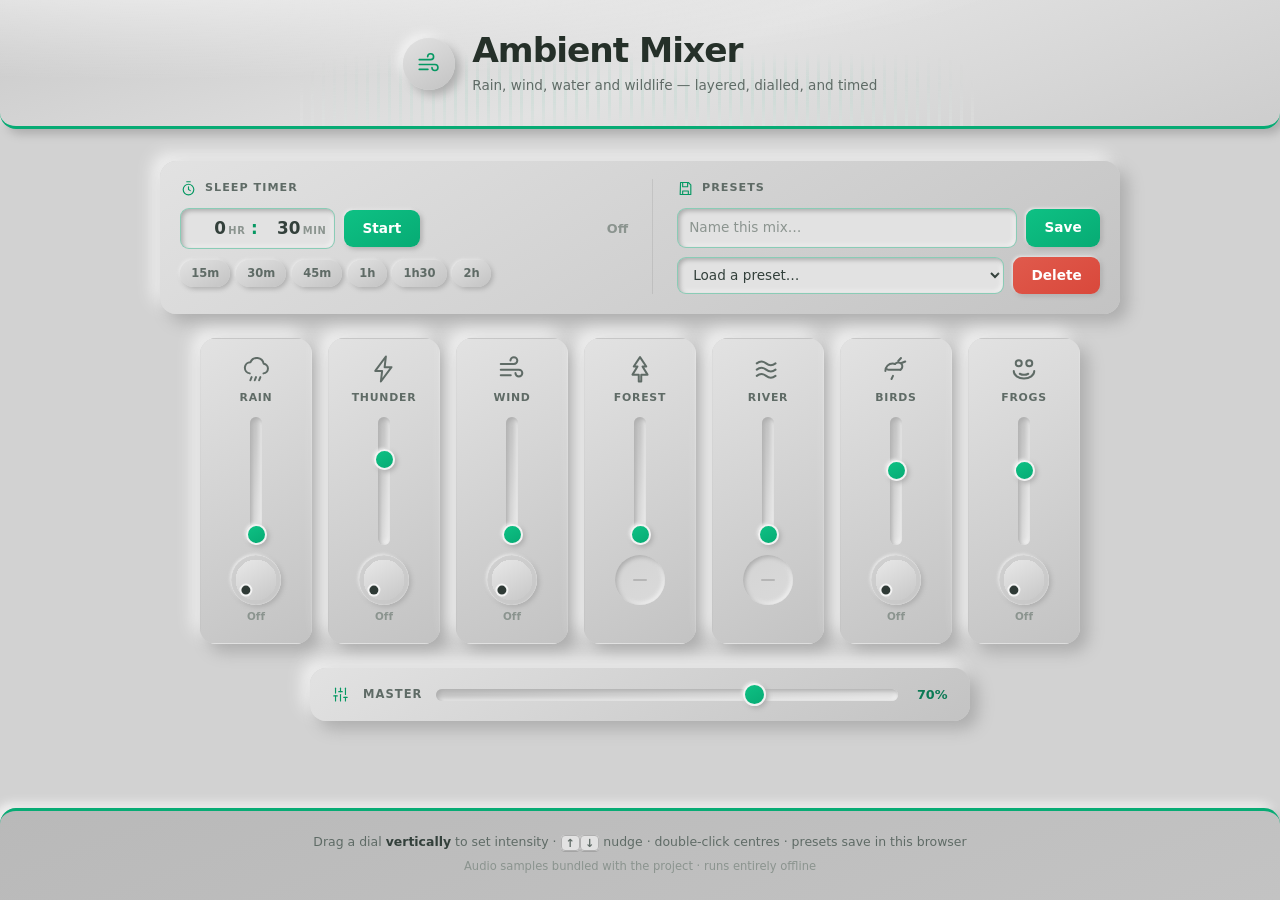
==== commit f93fb3e3: "Add sleep timer with fade-out; redesign the masthead Timer: - hh : mm number fields plus quick chips" ====
--- a/index.html
+++ b/index.html
@@ -3,31 +3,83 @@
 <head>
     <meta charset="UTF-8">
     <meta name="viewport" content="width=device-width, initial-scale=1.0">
-    <meta name="theme-color" content="#d0d0d0">
-    <meta name="description" content="Ambient Mixer — layer rain, thunder, wind, forest, river, birds and frogs into your own soundscape.">
+    <meta name="theme-color" content="#d2d2d2">
+    <meta name="description" content="Ambient Mixer — layer rain, thunder, wind, forest, river, birds and frogs into your own soundscape, with a sleep timer.">
     <title>Ambient Mixer</title>
     <link rel="stylesheet" href="styles.css">
 </head>
 <body>
-    <header>
-        <h1>Ambient Mixer</h1>
-        <p>Layer rain, wind, water and wildlife into your own soundscape</p>
+    <header class="masthead">
+        <div class="masthead-inner">
+            <span class="mark" aria-hidden="true">
+                <svg viewBox="0 0 24 24" fill="none" stroke="currentColor" stroke-width="1.5"
+                     stroke-linecap="round" stroke-linejoin="round">
+                    <path d="M3 8h10.5a2.75 2.75 0 1 0-2.75-2.75"/>
+                    <path d="M3 12.5h14.5a2.75 2.75 0 1 1-2.75 2.75"/>
+                    <path d="M3 17h8"/>
+                </svg>
+            </span>
+            <div class="masthead-text">
+                <h1>Ambient Mixer</h1>
+                <p>Rain, wind, water and wildlife — layered, dialled, and timed</p>
+            </div>
+        </div>
     </header>
 
     <main class="container">
-        <section class="panel panel--presets" aria-label="Presets">
-            <div class="panel-head">
-                <span class="panel-icon" data-icon="save"></span>
-                <h2>Presets</h2>
-            </div>
-            <div class="panel-body">
-                <input type="text" id="preset-name" placeholder="Name this mix…"
-                       class="preset-input" maxlength="40" aria-label="Preset name">
-                <button id="save-preset" class="preset-button" type="button">Save</button>
-                <select id="preset-select" class="preset-select" aria-label="Load a preset">
-                    <option value="">Load a preset…</option>
-                </select>
-                <button id="delete-preset" class="preset-button delete" type="button">Delete</button>
+        <section class="panel panel--transport" aria-label="Timer and presets">
+            <div class="transport">
+                <div class="transport-block">
+                    <div class="block-head">
+                        <span class="panel-icon" data-icon="timer"></span>
+                        <h2>Sleep timer</h2>
+                    </div>
+                    <div class="timer-row">
+                        <div class="timer-fields" role="group" aria-label="Timer duration">
+                            <label class="time-field">
+                                <input type="number" id="timer-hours" class="time-input"
+                                       min="0" max="23" value="0" inputmode="numeric"
+                                       aria-label="Hours">
+                                <span class="time-unit">hr</span>
+                            </label>
+                            <span class="time-colon" aria-hidden="true">:</span>
+                            <label class="time-field">
+                                <input type="number" id="timer-minutes" class="time-input"
+                                       min="0" max="59" value="30" inputmode="numeric"
+                                       aria-label="Minutes">
+                                <span class="time-unit">min</span>
+                            </label>
+                        </div>
+                        <button id="timer-toggle" class="preset-button" type="button">Start</button>
+                        <output id="timer-readout" class="timer-readout" aria-live="polite">Off</output>
+                    </div>
+                    <div class="timer-presets" role="group" aria-label="Quick durations">
+                        <button class="chip" type="button" data-timer-min="15">15m</button>
+                        <button class="chip" type="button" data-timer-min="30">30m</button>
+                        <button class="chip" type="button" data-timer-min="45">45m</button>
+                        <button class="chip" type="button" data-timer-min="60">1h</button>
+                        <button class="chip" type="button" data-timer-min="90">1h30</button>
+                        <button class="chip" type="button" data-timer-min="120">2h</button>
+                    </div>
+                </div>
+
+                <div class="transport-block">
+                    <div class="block-head">
+                        <span class="panel-icon" data-icon="save"></span>
+                        <h2>Presets</h2>
+                    </div>
+                    <div class="preset-row">
+                        <input type="text" id="preset-name" placeholder="Name this mix…"
+                               class="preset-input" maxlength="40" aria-label="Preset name">
+                        <button id="save-preset" class="preset-button" type="button">Save</button>
+                    </div>
+                    <div class="preset-row">
+                        <select id="preset-select" class="preset-select" aria-label="Load a preset">
+                            <option value="">Load a preset…</option>
+                        </select>
+                        <button id="delete-preset" class="preset-button delete" type="button">Delete</button>
+                    </div>
+                </div>
             </div>
         </section>
 
@@ -49,6 +101,7 @@
 
         <section class="panel panel--status" aria-label="Now playing" hidden id="status-panel">
             <div class="panel-head">
+                <span class="panel-icon" data-icon="play"></span>
                 <h2>Now playing</h2>
             </div>
             <div class="panel-body" id="status-body"></div>
--- a/styles.css
+++ b/styles.css
@@ -63,29 +63,114 @@
     display: block;
 }
 
-/* ── header ──────────────────────────────────────────────────────────────── */
-header {
-    padding: 2.25rem 1rem 2rem;
-    text-align: center;
-    background: linear-gradient(160deg, #c9c9c9, var(--light) 55%, #cccccc);
+/* ── masthead ────────────────────────────────────────────────────────────── */
+header.masthead {
+    padding: 2rem 1.25rem 1.9rem;
+    background:
+        radial-gradient(120% 160% at 12% -30%, rgba(255, 255, 255, 0.75), transparent 58%),
+        linear-gradient(160deg, #c9c9c9, var(--light) 52%, #cdcdcd);
     box-shadow: var(--raise-sm);
     border-radius: 0 0 var(--radius) var(--radius);
     border-bottom: 3px solid var(--accent);
-}
-
-header h1 {
-    font-size: clamp(1.45rem, 3.2vw, 2.1rem);
-    font-weight: 700;
-    letter-spacing: -0.025em;
-    color: #2b3632;
-}
-
-header p {
-    font-size: 0.875rem;
+    position: relative;
+    overflow: hidden;
+}
+
+/* A soft bar-graph "soundwave" fading out at both ends, sitting behind the
+   wordmark. Drawn with a vertical repeating gradient so it reads as bars
+   rather than a hatch. */
+header.masthead::before {
+    content: '';
+    position: absolute;
+    left: 50%;
+    bottom: 0;
+    width: min(680px, 88%);
+    height: 74px;
+    transform: translateX(-50%);
+    background:
+        repeating-linear-gradient(90deg,
+            rgba(7, 171, 116, 0.22) 0 3px,
+            transparent 3px 11px);
+    /* Fade the bars out at the edges and toward the top. */
+    mask-image: linear-gradient(90deg, transparent, #000 26%, #000 74%, transparent),
+                linear-gradient(0deg, #000 30%, transparent 100%);
+    mask-composite: intersect;
+    -webkit-mask-image: linear-gradient(90deg, transparent, #000 26%, #000 74%, transparent),
+                        linear-gradient(0deg, #000 30%, transparent 100%);
+    -webkit-mask-composite: source-in;
+    opacity: 0.55;
+    pointer-events: none;
+}
+
+/* The bars climb and fall in height to suggest a waveform. */
+header.masthead::after {
+    content: '';
+    position: absolute;
+    left: 50%;
+    bottom: 0;
+    width: min(680px, 88%);
+    height: 74px;
+    transform: translateX(-50%);
+    background:
+        repeating-linear-gradient(90deg,
+            #e2e2e2 0 3px,
+            transparent 3px 11px);
+    mask-image: repeating-linear-gradient(90deg,
+            #000 0 3px, transparent 3px 11px),
+        radial-gradient(120% 130% at 50% 118%, #000 12%, transparent 72%);
+    mask-composite: intersect;
+    -webkit-mask-image: repeating-linear-gradient(90deg,
+            #000 0 3px, transparent 3px 11px),
+        radial-gradient(120% 130% at 50% 118%, #000 12%, transparent 72%);
+    -webkit-mask-composite: source-in;
+    opacity: 0.9;
+    pointer-events: none;
+}
+
+.masthead-inner {
+    position: relative;
+    z-index: 1;
+    display: flex;
+    align-items: center;
+    justify-content: center;
+    gap: 1.1rem;
+    max-width: 1000px;
+    margin: 0 auto;
+}
+
+.mark {
+    width: 52px;
+    height: 52px;
+    flex-shrink: 0;
+    border-radius: 50%;
+    display: grid;
+    place-items: center;
+    color: var(--accent-dark);
+    background: linear-gradient(150deg, var(--light), var(--mid));
+    box-shadow: var(--raise-sm);
+}
+
+.mark svg {
+    width: 26px;
+    height: 26px;
+}
+
+.masthead-text {
+    text-align: left;
+}
+
+header.masthead h1 {
+    font-size: clamp(1.5rem, 3.4vw, 2.15rem);
+    font-weight: 700;
+    letter-spacing: -0.03em;
+    line-height: 1.1;
+    color: #253029;
+}
+
+header.masthead p {
+    font-size: 0.85rem;
     color: var(--text-dim);
-    margin-top: 0.35rem;
-    max-width: 34rem;          /* keeps the subtitle to one line on desktop */
-    margin-inline: auto;
+    margin-top: 0.3rem;
     text-wrap: balance;
 }
 
@@ -489,7 +574,179 @@
     font-weight: 600;
 }
 
-/* ── preset controls ─────────────────────────────────────────────────────── */
+/* ── transport (timer + presets) ─────────────────────────────────────────── */
+.panel--transport {
+    max-width: 100%;
+    padding: 1.15rem 1.25rem 1.25rem;
+}
+
+.transport {
+    display: grid;
+    grid-template-columns: minmax(0, 1fr) minmax(0, 1fr);
+    gap: 1.5rem;
+}
+
+.transport-block + .transport-block {
+    border-left: 1px solid rgba(0, 0, 0, 0.08);
+    padding-left: 1.5rem;
+}
+
+.block-head {
+    display: flex;
+    align-items: center;
+    gap: 0.5rem;
+    margin-bottom: 0.7rem;
+    color: var(--text-dim);
+}
+
+.block-head h2 {
+    font-size: 0.7rem;
+    font-weight: 700;
+    letter-spacing: 0.09em;
+    text-transform: uppercase;
+}
+
+/* ── sleep timer ─────────────────────────────────────────────────────────── */
+.timer-row {
+    display: flex;
+    align-items: center;
+    gap: 0.55rem;
+    flex-wrap: wrap;
+}
+
+.timer-fields {
+    display: flex;
+    align-items: center;
+    gap: 0.3rem;
+    padding: 0.25rem 0.5rem;
+    border-radius: var(--radius-sm);
+    background: var(--light);
+    box-shadow: var(--inset-sm);
+    border: 1.5px solid rgba(7, 171, 116, 0.4);
+}
+
+.time-field {
+    display: flex;
+    align-items: baseline;
+    gap: 0.15rem;
+    cursor: text;
+}
+
+/* Number inputs are stripped to bare digits so hh : mm reads as one control. */
+.time-input {
+    width: 2.2em;
+    padding: 0.15rem 0;
+    border: none;
+    background: transparent;
+    font: inherit;
+    font-size: 1.05rem;
+    font-weight: 700;
+    font-variant-numeric: tabular-nums;
+    text-align: right;
+    color: var(--text);
+    outline: none;
+    -moz-appearance: textfield;
+    appearance: textfield;
+}
+
+.time-input::-webkit-outer-spin-button,
+.time-input::-webkit-inner-spin-button {
+    -webkit-appearance: none;
+    margin: 0;
+}
+
+.time-unit {
+    font-size: 0.62rem;
+    font-weight: 700;
+    letter-spacing: 0.06em;
+    text-transform: uppercase;
+    color: var(--text-mute);
+}
+
+.time-colon {
+    font-size: 1.05rem;
+    font-weight: 700;
+    color: var(--accent-dark);
+    align-self: center;
+    margin: 0 0.05rem;
+}
+
+.timer-fields:focus-within {
+    border-color: var(--accent-dark);
+    box-shadow: var(--inset-sm), 0 0 0 3px rgba(7, 171, 116, 0.22);
+}
+
+.timer-readout {
+    font-size: 0.8rem;
+    font-weight: 700;
+    font-variant-numeric: tabular-nums;
+    color: var(--text-mute);
+    min-width: 4.6em;
+    margin-left: auto;
+    text-align: right;
+}
+
+.timer-readout.on {
+    color: var(--accent-deep);
+}
+
+.timer-readout.warn {
+    color: var(--danger);
+}
+
+/* Cancel state: the button reads as engaged while a countdown is live. */
+.preset-button.active {
+    background: linear-gradient(150deg, #e05a4c, var(--danger));
+}
+
+.timer-presets {
+    display: flex;
+    flex-wrap: wrap;
+    gap: 0.35rem;
+    margin-top: 0.7rem;
+}
+
+.chip {
+    padding: 0.28rem 0.7rem;
+    border: none;
+    border-radius: 999px;
+    background: linear-gradient(150deg, var(--light), var(--mid));
+    box-shadow: var(--raise-xs);
+    font: inherit;
+    font-size: 0.72rem;
+    font-weight: 600;
+    color: var(--text-dim);
+    cursor: pointer;
+    transition: color 0.18s var(--ease), box-shadow 0.18s var(--ease),
+                transform 0.12s var(--ease);
+}
+
+.chip:hover {
+    color: var(--accent-deep);
+    transform: translateY(-1px);
+}
+
+.chip:active {
+    box-shadow: var(--inset-sm);
+    transform: none;
+}
+
+.chip:focus-visible {
+    outline: 2px solid var(--accent-deep);
+    outline-offset: 2px;
+}
+
+/* ── presets ─────────────────────────────────────────────────────────────── */
+.preset-row {
+    display: flex;
+    align-items: center;
+    gap: 0.55rem;
+}
+
+.preset-row + .preset-row {
+    margin-top: 0.55rem;
+}
+
 .preset-input,
 .preset-select {
     padding: 0.52rem 0.7rem;
@@ -505,7 +762,7 @@
 }
 
 .preset-input {
-    flex: 1 1 170px;
+    flex: 1 1 auto;
     min-width: 0;
 }
 
@@ -514,9 +771,13 @@
 }
 
 .preset-select {
-    flex: 1 1 150px;
+    flex: 1 1 auto;
     min-width: 0;
     cursor: pointer;
+}
+
+.preset-row .preset-button {
+    flex: 0 0 auto;
 }
 
 .preset-input:focus-visible,
@@ -602,7 +863,25 @@
 }
 
 /* ── responsive ──────────────────────────────────────────────────────────── */
+@media (max-width: 900px) {
+    .transport {
+        grid-template-columns: minmax(0, 1fr);
+        gap: 1.15rem;
+    }
+
+    .transport-block + .transport-block {
+        border-left: none;
+        padding-left: 0;
+        border-top: 1px solid rgba(0, 0, 0, 0.08);
+        padding-top: 1.15rem;
+    }
+}
+
 @media (max-width: 780px) {
+    .masthead-inner { gap: 0.8rem; }
+    .mark { width: 40px; height: 40px; }
+    .mark svg { width: 21px; height: 21px; }
+
     .grid { gap: 0.7rem; }
     .card { width: 94px; padding: 0.8rem 0.55rem 0.7rem; }
     .card .icon { width: 26px; height: 26px; }
@@ -612,14 +891,55 @@
 }
 
 @media (max-width: 560px) {
+    header.masthead { padding: 1.6rem 1rem 1.5rem; }
+
+    .masthead-inner {
+        flex-direction: column;
+        align-items: center;
+        text-align: center;
+        gap: 0.7rem;
+    }
+
+    .masthead-text { text-align: center; min-width: 0; }
+
+    header.masthead h1 { font-size: 1.6rem; }
+
+    header.masthead p {
+        font-size: 0.8rem;
+        max-width: 30ch;
+        margin-inline: auto;
+        /* The wave art is fixed-width; keep it from touching the text. */
+        text-wrap: balance;
+    }
+
+    .mark { width: 44px; height: 44px; }
+    .mark svg { width: 22px; height: 22px; }
+
     .container { padding: 1.5rem 0.9rem 1rem; gap: 1.15rem; }
     .panel { padding: 0.9rem 1rem; }
 
-    /* Keep Save/Delete side by side; only the text fields go full width, so the
-       preset panel does not become four stacked slabs on a phone. */
     .panel-body { gap: 0.5rem; }
-    .preset-input, .preset-select { flex: 1 1 100%; }
-    .preset-button { flex: 1 1 calc(50% - 0.25rem); }
+
+    /* Timer stack: fields, then the button, then the countdown underneath. */
+    .timer-row {
+        display: grid;
+        grid-template-columns: 1fr;
+        gap: 0.45rem;
+    }
+
+    .timer-fields { justify-content: center; }
+    .time-input { font-size: 1.15rem; width: 2.6em; }
+
+    #timer-toggle { width: 100%; }
+
+    .timer-readout {
+        margin-left: 0;
+        text-align: center;
+        min-width: 0;
+        order: 3;
+    }
+
+    .timer-presets { justify-content: center; }
 
     .master-group { flex-wrap: wrap; }
     .slider-horizontal { flex-basis: 100%; order: 3; }
